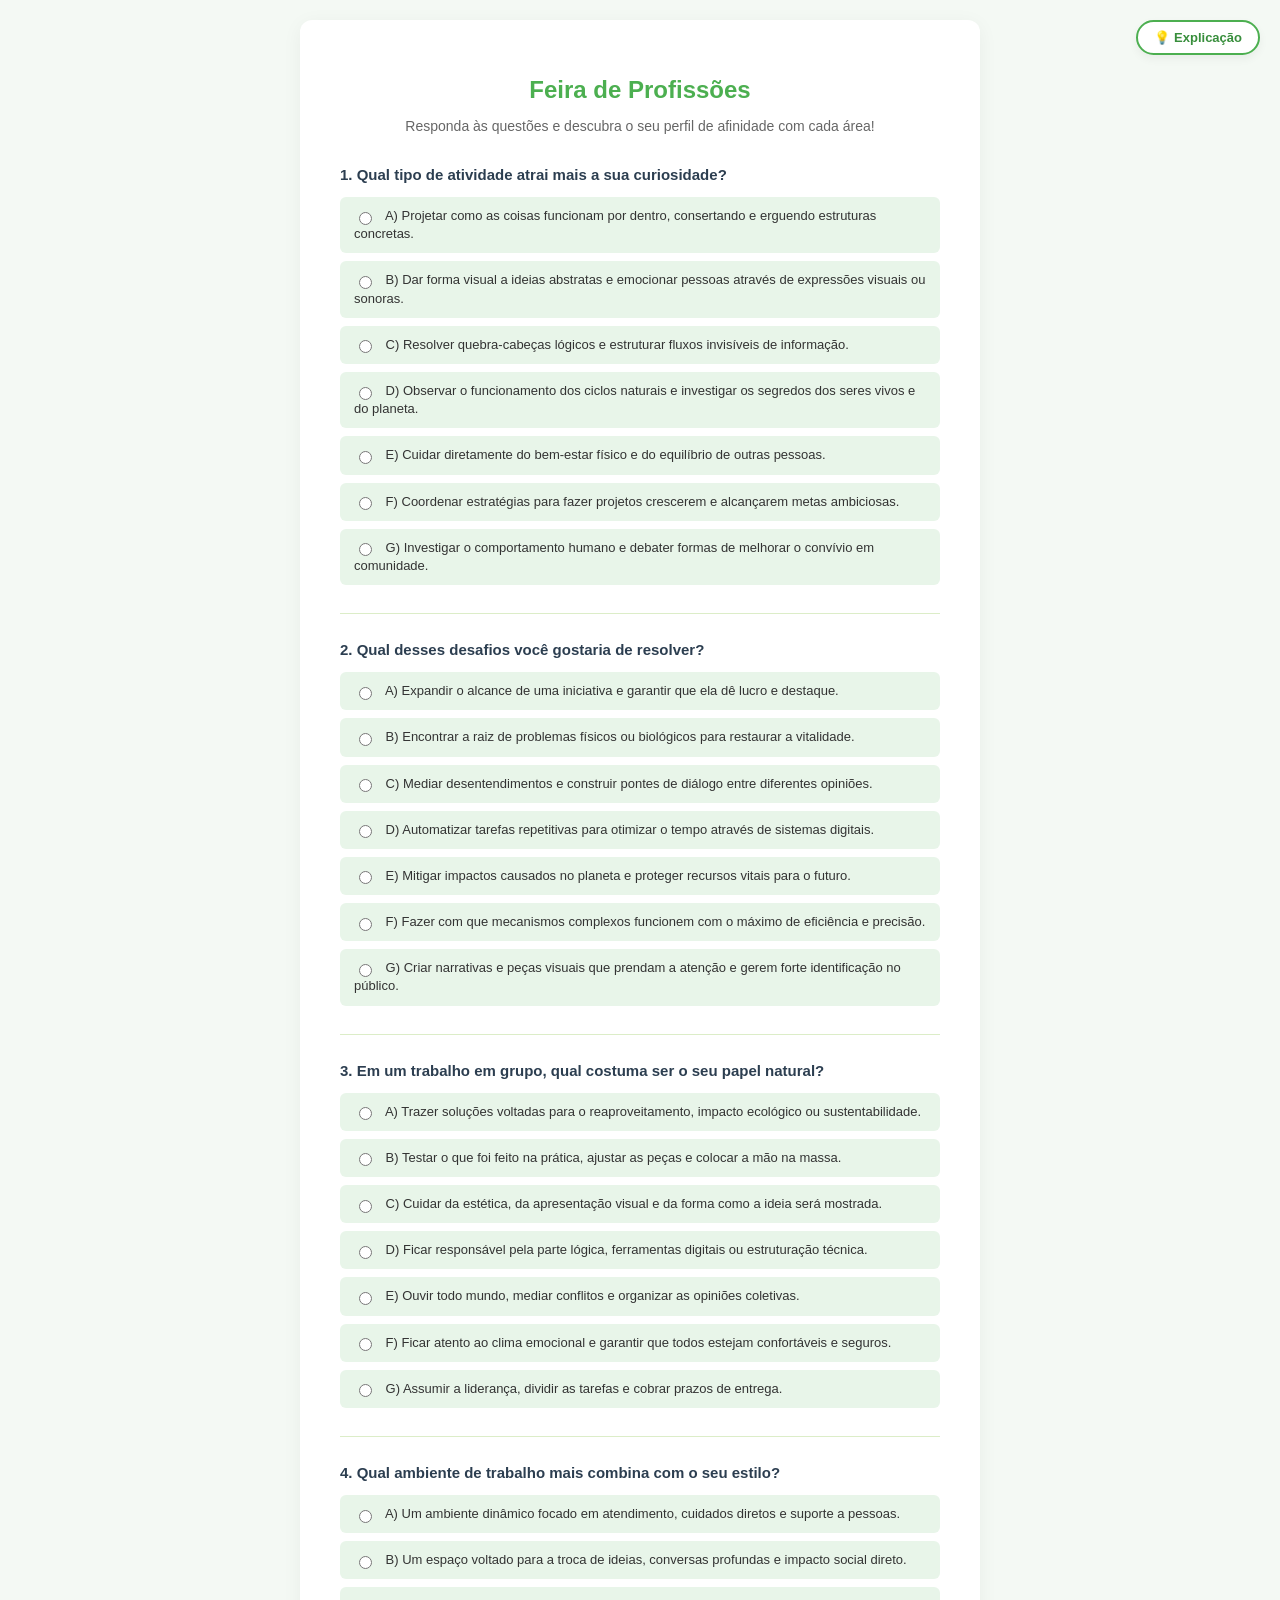
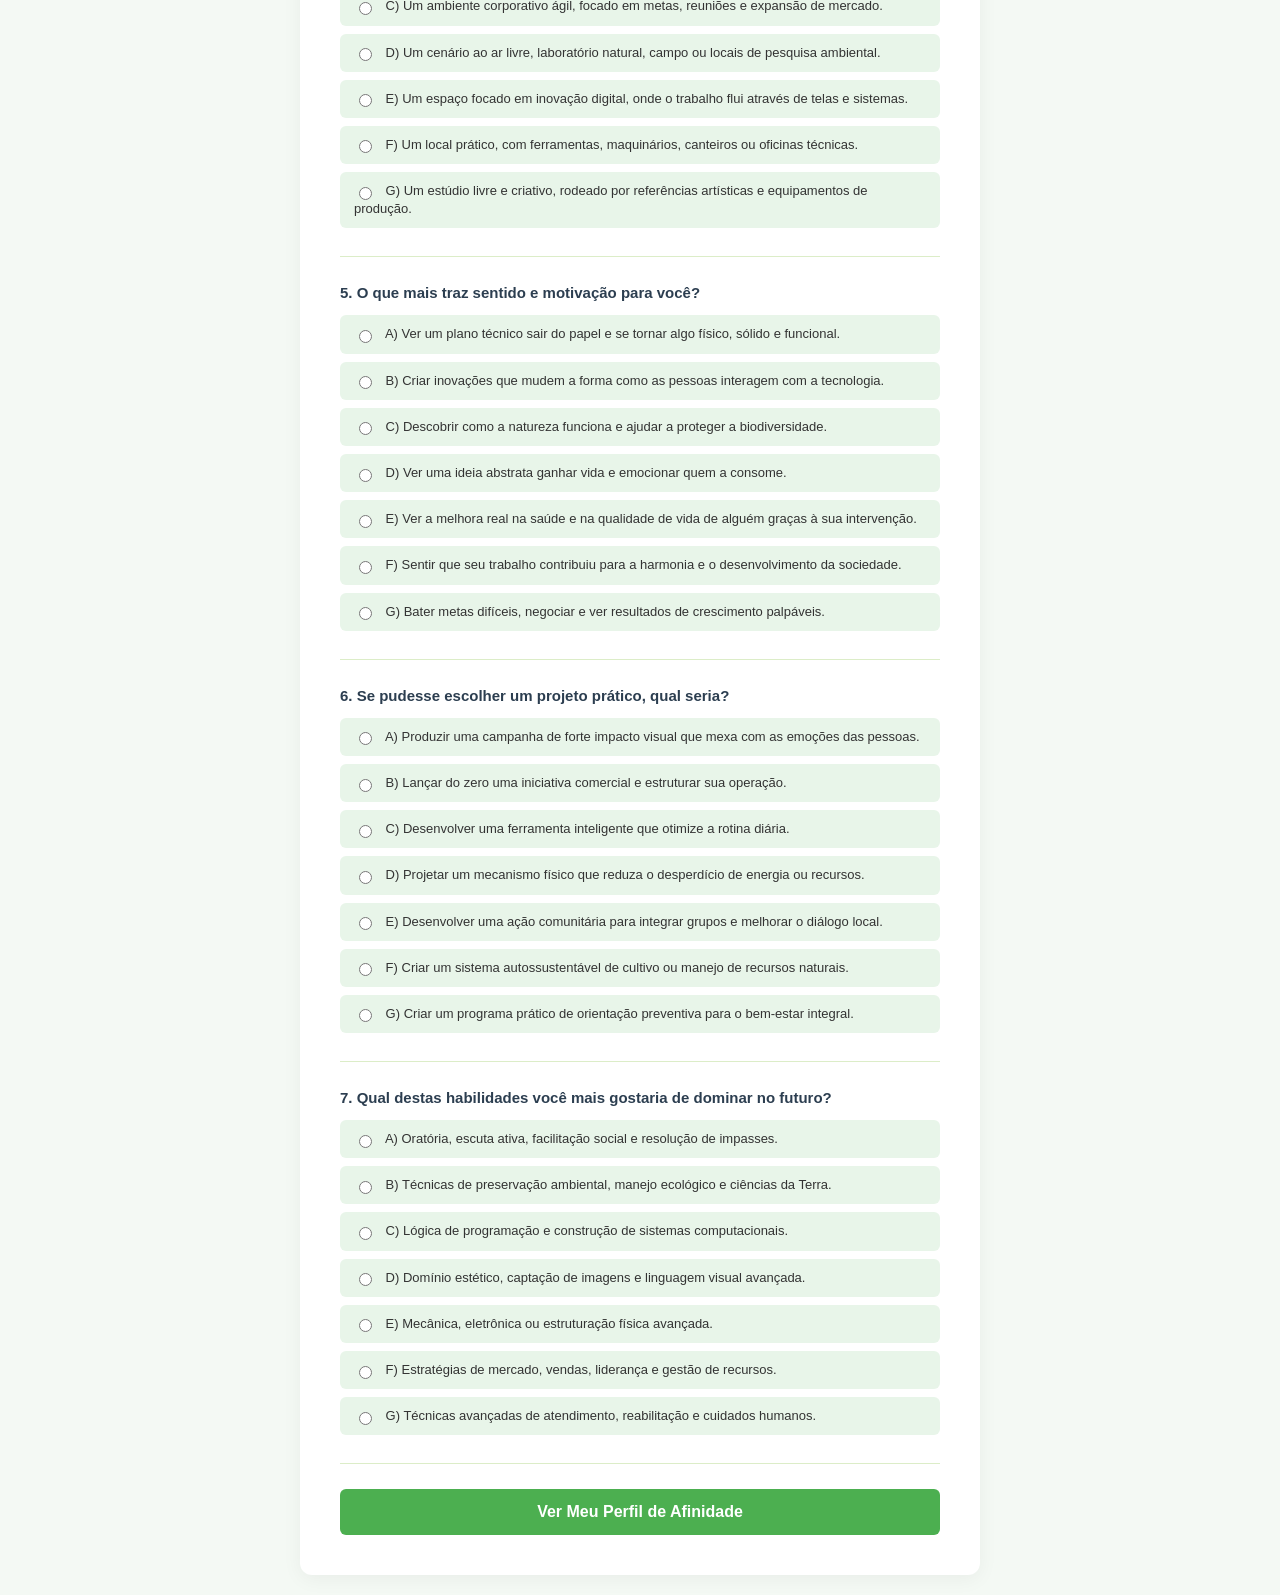
==== index.html @ 1e6ce250 "Add files via upload" ====
<!DOCTYPE html>
<html lang="pt-BR">
<head>
    <meta charset="UTF-8">
    <meta name="viewport" content="width=device-width, initial-scale=1.0">
    <title>Quiz de Profissões - Feira de Profissões</title>
    <link rel="stylesheet" href="Css/style.css">
</head>
<body>

    <!-- Botão de Explicação no Topo Direito -->
    <button id="btnExplicacao" class="btn-explicacao">💡 Explicação</button>

    <div class="container">
        <h1>Feira de Profissões</h1>
        <p class="subtitle">Responda às questões e descubra o seu perfil de afinidade com cada área!</p>

        <!-- Banner de Ajuda do Modo Explicativo -->
        <div id="bannerExplicacao" class="banner-explicacao" style="display: none;">
            🔍 <strong>Modo Explicativo Ativado!</strong> Clique em qualquer pergunta abaixo para ver o código HTML, CSS e JS dela.
        </div>

        <form id="quizForm">
            <!-- Pergunta 1 -->
            <div class="question-block" data-id="q1">
                <h3>1. Qual tipo de atividade atrai mais a sua curiosidade?</h3>
                <label><input type="radio" name="q1" value="C" required> A) Projetar como as coisas funcionam por dentro, consertando e erguendo estruturas concretas.</label>
                <label><input type="radio" name="q1" value="E"> B) Dar forma visual a ideias abstratas e emocionar pessoas através de expressões visuais ou sonoras.</label>
                <label><input type="radio" name="q1" value="A"> C) Resolver quebra-cabeças lógicos e estruturar fluxos invisíveis de informação.</label>
                <label><input type="radio" name="q1" value="G"> D) Observar o funcionamento dos ciclos naturais e investigar os segredos dos seres vivos e do planeta.</label>
                <label><input type="radio" name="q1" value="B"> E) Cuidar diretamente do bem-estar físico e do equilíbrio de outras pessoas.</label>
                <label><input type="radio" name="q1" value="D"> F) Coordenar estratégias para fazer projetos crescerem e alcançarem metas ambiciosas.</label>
                <label><input type="radio" name="q1" value="F"> G) Investigar o comportamento humano e debater formas de melhorar o convívio em comunidade.</label>
            </div>

            <!-- Pergunta 2 -->
            <div class="question-block" data-id="q2">
                <h3>2. Qual desses desafios você gostaria de resolver?</h3>
                <label><input type="radio" name="q2" value="D" required> A) Expandir o alcance de uma iniciativa e garantir que ela dê lucro e destaque.</label>
                <label><input type="radio" name="q2" value="B"> B) Encontrar a raiz de problemas físicos ou biológicos para restaurar a vitalidade.</label>
                <label><input type="radio" name="q2" value="F"> C) Mediar desentendimentos e construir pontes de diálogo entre diferentes opiniões.</label>
                <label><input type="radio" name="q2" value="A"> D) Automatizar tarefas repetitivas para otimizar o tempo através de sistemas digitais.</label>
                <label><input type="radio" name="q2" value="G"> E) Mitigar impactos causados no planeta e proteger recursos vitais para o futuro.</label>
                <label><input type="radio" name="q2" value="C"> F) Fazer com que mecanismos complexos funcionem com o máximo de eficiência e precisão.</label>
                <label><input type="radio" name="q2" value="E"> G) Criar narrativas e peças visuais que prendam a atenção e gerem forte identificação no público.</label>
            </div>

            <!-- Pergunta 3 -->
            <div class="question-block" data-id="q3">
                <h3>3. Em um trabalho em grupo, qual costuma ser o seu papel natural?</h3>
                <label><input type="radio" name="q3" value="G" required> A) Trazer soluções voltadas para o reaproveitamento, impacto ecológico ou sustentabilidade.</label>
                <label><input type="radio" name="q3" value="C"> B) Testar o que foi feito na prática, ajustar as peças e colocar a mão na massa.</label>
                <label><input type="radio" name="q3" value="E"> C) Cuidar da estética, da apresentação visual e da forma como a ideia será mostrada.</label>
                <label><input type="radio" name="q3" value="A"> D) Ficar responsável pela parte lógica, ferramentas digitais ou estruturação técnica.</label>
                <label><input type="radio" name="q3" value="F"> E) Ouvir todo mundo, mediar conflitos e organizar as opiniões coletivas.</label>
                <label><input type="radio" name="q3" value="B"> F) Ficar atento ao clima emocional e garantir que todos estejam confortáveis e seguros.</label>
                <label><input type="radio" name="q3" value="D"> G) Assumir a liderança, dividir as tarefas e cobrar prazos de entrega.</label>
            </div>

            <!-- Pergunta 4 -->
            <div class="question-block" data-id="q4">
                <h3>4. Qual ambiente de trabalho mais combina com o seu estilo?</h3>
                <label><input type="radio" name="q4" value="B" required> A) Um ambiente dinâmico focado em atendimento, cuidados diretos e suporte a pessoas.</label>
                <label><input type="radio" name="q4" value="F"> B) Um espaço voltado para a troca de ideias, conversas profundas e impacto social direto.</label>
                <label><input type="radio" name="q4" value="D"> C) Um ambiente corporativo ágil, focado em metas, reuniões e expansão de mercado.</label>
                <label><input type="radio" name="q4" value="G"> D) Um cenário ao ar livre, laboratório natural, campo ou locais de pesquisa ambiental.</label>
                <label><input type="radio" name="q4" value="A"> E) Um espaço focado em inovação digital, onde o trabalho flui através de telas e sistemas.</label>
                <label><input type="radio" name="q4" value="C"> F) Um local prático, com ferramentas, maquinários, canteiros ou oficinas técnicas.</label>
                <label><input type="radio" name="q4" value="E"> G) Um estúdio livre e criativo, rodeado por referências artísticas e equipamentos de produção.</label>
            </div>

            <!-- Pergunta 5 -->
            <div class="question-block" data-id="q5">
                <h3>5. O que mais traz sentido e motivação para você?</h3>
                <label><input type="radio" name="q5" value="C" required> A) Ver um plano técnico sair do papel e se tornar algo físico, sólido e funcional.</label>
                <label><input type="radio" name="q5" value="A"> B) Criar inovações que mudem a forma como as pessoas interagem com a tecnologia.</label>
                <label><input type="radio" name="q5" value="G"> C) Descobrir como a natureza funciona e ajudar a proteger a biodiversidade.</label>
                <label><input type="radio" name="q5" value="E"> D) Ver uma ideia abstrata ganhar vida e emocionar quem a consome.</label>
                <label><input type="radio" name="q5" value="B"> E) Ver a melhora real na saúde e na qualidade de vida de alguém graças à sua intervenção.</label>
                <label><input type="radio" name="q5" value="F"> F) Sentir que seu trabalho contribuiu para a harmonia e o desenvolvimento da sociedade.</label>
                <label><input type="radio" name="q5" value="D"> G) Bater metas difíceis, negociar e ver resultados de crescimento palpáveis.</label>
            </div>

            <!-- Pergunta 6 -->
            <div class="question-block" data-id="q6">
                <h3>6. Se pudesse escolher um projeto prático, qual seria?</h3>
                <label><input type="radio" name="q6" value="E" required> A) Produzir uma campanha de forte impacto visual que mexa com as emoções das pessoas.</label>
                <label><input type="radio" name="q6" value="D"> B) Lançar do zero uma iniciativa comercial e estruturar sua operação.</label>
                <label><input type="radio" name="q6" value="A"> C) Desenvolver uma ferramenta inteligente que otimize a rotina diária.</label>
                <label><input type="radio" name="q6" value="C"> D) Projetar um mecanismo físico que reduza o desperdício de energia ou recursos.</label>
                <label><input type="radio" name="q6" value="F"> E) Desenvolver uma ação comunitária para integrar grupos e melhorar o diálogo local.</label>
                <label><input type="radio" name="q6" value="G"> F) Criar um sistema autossustentável de cultivo ou manejo de recursos naturais.</label>
                <label><input type="radio" name="q6" value="B"> G) Criar um programa prático de orientação preventiva para o bem-estar integral.</label>
            </div>

            <!-- Pergunta 7 -->
            <div class="question-block" data-id="q7">
                <h3>7. Qual destas habilidades você mais gostaria de dominar no futuro?</h3>
                <label><input type="radio" name="q7" value="F" required> A) Oratória, escuta ativa, facilitação social e resolução de impasses.</label>
                <label><input type="radio" name="q7" value="G"> B) Técnicas de preservação ambiental, manejo ecológico e ciências da Terra.</label>
                <label><input type="radio" name="q7" value="A"> C) Lógica de programação e construção de sistemas computacionais.</label>
                <label><input type="radio" name="q7" value="E"> D) Domínio estético, captação de imagens e linguagem visual avançada.</label>
                <label><input type="radio" name="q7" value="C"> E) Mecânica, eletrônica ou estruturação física avançada.</label>
                <label><input type="radio" name="q7" value="F"> F) Estratégias de mercado, vendas, liderança e gestão de recursos.</label>
                <label><input type="radio" name="q7" value="B"> G) Técnicas avançadas de atendimento, reabilitação e cuidados humanos.</label>
            </div>

            <button type="submit">Ver Meu Perfil de Afinidade</button>
        </form>

        <!-- Área onde o resultado será mostrado -->
        <div id="result">
            <h2>Seu Perfil de Afinidade por Área</h2>
            <p class="result-subtitle">Veja a porcentagem de compatibilidade com cada ramo profissional:</p>
            <div id="rankingList"></div>
        </div>
    </div>

    <!-- Janela Modal do Modo Explicativo com Abas (HTML, CSS, JS) -->
    <div id="modalExplicacao" class="modal">
        <div class="modal-content">
            <span id="fecharModal" class="close-btn">&times;</span>
            <h3 id="modalTitulo">Título da Seção</h3>

            <!-- Botões de Abas -->
            <div class="modal-tabs">
                <button class="tab-btn active" data-tab="html">📄 HTML</button>
                <button class="tab-btn" data-tab="css">🎨 CSS</button>
                <button class="tab-btn" data-tab="js">⚙️ JavaScript</button>
            </div>

            <!-- Conteúdo da Aba HTML -->
            <div id="conteudo-html" class="tab-content active">
                <div class="code-box"><pre><code id="modalCodigoHtml"></code></pre></div>
                <div id="modalDescricaoHtml" class="explanation-text"></div>
            </div>

            <!-- Conteúdo da Aba CSS -->
            <div id="conteudo-css" class="tab-content">
                <div class="code-box"><pre><code id="modalCodigoCss"></code></pre></div>
                <div id="modalDescricaoCss" class="explanation-text"></div>
            </div>

            <!-- Conteúdo da Aba JS -->
            <div id="conteudo-js" class="tab-content">
                <div class="code-box"><pre><code id="modalCodigoJs"></code></pre></div>
                <div id="modalDescricaoJs" class="explanation-text"></div>
            </div>
        </div>
    </div>

    <script src="Js/funcoes.js"></script>
</body>
</html>
---- Css/style.css ----
/* === ESTILOS CSS (Minimalista, Verde Claro e Branco) === */
:root {
    --bg-color: #f4f9f4;
    --card-bg: #ffffff;
    --primary-color: #4caf50;
    --primary-light: #e8f5e9;
    --primary-hover: #388e3c;
    --text-color: #333333;
    --border-color: #dcedc8;
}

body {
    font-family: 'Segoe UI', Tahoma, Geneva, Verdana, sans-serif;
    background-color: var(--bg-color);
    color: var(--text-color);
    margin: 0;
    padding: 20px;
    display: flex;
    justify-content: center;
    align-items: center;
    min-height: 100vh;
    box-sizing: border-box;
}

*, *:before, *:after {
    box-sizing: inherit;
}

.container {
    background-color: var(--card-bg);
    padding: 40px;
    border-radius: 12px;
    box-shadow: 0 4px 20px rgba(0, 0, 0, 0.05);
    max-width: 650px;
    width: 100%;
    transition: all 0.3s ease;
}

h1 {
    text-align: center;
    color: var(--primary-color);
    margin-bottom: 8px;
    font-size: 24px;
}

p.subtitle {
    text-align: center;
    color: #666;
    margin-bottom: 30px;
    font-size: 14px;
}

.question-block {
    margin-bottom: 25px;
    padding-bottom: 20px;
    border-bottom: 1px solid var(--border-color);
    transition: all 0.2s ease;
}

.question-block:last-child {
    border-bottom: none;
}

h3 {
    font-size: 15px;
    margin-bottom: 12px;
    color: #2c3e50;
    line-height: 1.4;
}

label {
    display: block;
    padding: 10px 14px;
    margin-bottom: 8px;
    border-radius: 6px;
    background-color: var(--primary-light);
    cursor: pointer;
    transition: background 0.2s;
    font-size: 13px;
    line-height: 1.4;
}

label:hover {
    background-color: #c8e6c9;
}

input[type="radio"] {
    margin-right: 10px;
    vertical-align: middle;
}

button[type="submit"] {
    display: block;
    width: 100%;
    padding: 14px;
    background-color: var(--primary-color);
    color: white;
    border: none;
    border-radius: 6px;
    font-size: 16px;
    cursor: pointer;
    font-weight: bold;
    transition: background 0.2s;
    margin-top: 20px;
}

button[type="submit"]:hover {
    background-color: var(--primary-hover);
}

/* Área de resultados e ranking */
#result {
    margin-top: 30px;
    padding: 20px;
    background-color: var(--primary-light);
    border-radius: 8px;
    display: none;
}

#result h2 {
    color: var(--primary-color);
    margin-top: 0;
    font-size: 20px;
    text-align: center;
}

.result-subtitle {
    text-align: center;
    font-size: 14px;
    color: #555;
    margin-bottom: 20px;
}

.ranking-item {
    background-color: white;
    margin-bottom: 10px;
    padding: 12px 15px;
    border-radius: 8px;
    display: flex;
    justify-content: space-between;
    align-items: center;
    box-shadow: 0 2px 5px rgba(0,0,0,0.03);
    font-size: 14px;
}

.ranking-name {
    font-weight: 600;
    color: #2c3e50;
}

.ranking-percentage {
    color: var(--primary-color);
    font-weight: bold;
}

/* === ESTILOS DO MODO EXPLICATIVO === */

.btn-explicacao {
    position: fixed;
    top: 20px;
    right: 20px;
    background-color: #ffffff;
    color: var(--primary-hover);
    border: 2px solid var(--primary-color);
    padding: 8px 16px;
    border-radius: 20px;
    cursor: pointer;
    font-weight: bold;
    font-size: 13px;
    z-index: 1000;
    box-shadow: 0 4px 10px rgba(0,0,0,0.05);
    transition: all 0.2s;
}

.btn-explicacao:hover {
    background-color: var(--primary-light);
}

.btn-explicacao.ativo {
    background-color: var(--primary-color);
    color: white;
}

.banner-explicacao {
    background-color: #e8f5e9;
    border: 1px dashed var(--primary-color);
    padding: 12px 15px;
    border-radius: 8px;
    font-size: 13px;
    color: #2e7d32;
    margin-bottom: 25px;
    text-align: center;
}

body.modo-explicacao .question-block {
    cursor: pointer;
    border: 2px dashed #81c784;
    padding: 12px;
    border-radius: 8px;
    background-color: #fafafa;
}

body.modo-explicacao .question-block:hover {
    background-color: #f1f8f1;
    transform: scale(1.01);
}

/* Modal e Abas */
.modal {
    display: none;
    position: fixed;
    z-index: 2000;
    left: 0;
    top: 0;
    width: 100%;
    height: 100%;
    background-color: rgba(0, 0, 0, 0.6);
    backdrop-filter: blur(2px);
    justify-content: center;
    align-items: center;
    padding: 15px;
}

.modal-content {
    background-color: #ffffff;
    padding: 30px;
    border-radius: 12px;
    max-width: 650px;
    width: 100%;
    max-height: 85vh;
    overflow-y: auto;
    box-shadow: 0 10px 30px rgba(0, 0, 0, 0.2);
    position: relative;
    animation: zoomModal 0.25s cubic-bezier(0.175, 0.885, 0.32, 1.275);
}

@keyframes zoomModal {
    from { transform: scale(0.85); opacity: 0; }
    to { transform: scale(1); opacity: 1; }
}

.close-btn {
    position: absolute;
    top: 15px;
    right: 20px;
    font-size: 24px;
    font-weight: bold;
    cursor: pointer;
    color: #888;
}

.close-btn:hover {
    color: #333;
}

#modalTitulo {
    color: var(--primary-hover);
    margin-top: 0;
    font-size: 18px;
    margin-bottom: 15px;
}

.modal-tabs {
    display: flex;
    gap: 6px;
    margin-bottom: 15px;
    border-bottom: 2px solid #eee;
    padding-bottom: 10px;
    flex-wrap: wrap;
}

.tab-btn {
    background-color: #f1f1f1;
    border: none;
    padding: 7px 12px;
    border-radius: 6px;
    cursor: pointer;
    font-weight: 600;
    font-size: 12px;
    color: #555;
    transition: all 0.2s;
}

.tab-btn:hover {
    background-color: #e2e2e2;
}

.tab-btn.active {
    background-color: var(--primary-color);
    color: white;
}

.tab-content {
    display: none;
}

.tab-content.active {
    display: block;
}

.code-box {
    background-color: #f8f9fa;
    border: 1px solid #e9ecef;
    border-left: 4px solid var(--primary-color);
    padding: 12px;
    border-radius: 6px;
    font-family: monospace;
    font-size: 12px;
    overflow-x: auto;
    margin: 10px 0;
    white-space: pre-wrap;
    color: #333;
}

.explanation-text p {
    margin-bottom: 10px;
    font-size: 13px;
    line-height: 1.6;
    color: #444;
}

.explanation-text strong {
    color: var(--primary-hover);
}


/* ========================================================================== */
/* === ROBUSTA RESPONSIVIDADE (6 BREAKPOINTS / TIPOS DE TELAS MAIS USADOS) === */
/* ========================================================================== */

/* 1. Telas Muito Pequenas / Smartwatches / Celulares Compactos (Até 360px) */
@media screen and (max-width: 360px) {
    body {
        padding: 5px;
    }
    .container {
        padding: 15px 10px;
        border-radius: 8px;
    }
    h1 {
        font-size: 18px;
    }
    p.subtitle {
        font-size: 12px;
        margin-bottom: 20px;
    }
    h3 {
        font-size: 13px;
    }
    label {
        font-size: 11px;
        padding: 8px;
    }
    .btn-explicacao {
        top: 8px;
        right: 8px;
        padding: 5px 10px;
        font-size: 10px;
    }
    .modal-content {
        padding: 15px;
    }
}

/* 2. Smartphones Comuns / Celulares Padrão (361px até 480px) */
@media screen and (min-width: 361px) and (max-width: 480px) {
    body {
        padding: 10px;
    }
    .container {
        padding: 20px 15px;
    }
    h1 {
        font-size: 20px;
    }
    p.subtitle {
        font-size: 13px;
    }
    label {
        font-size: 12px;
        padding: 9px 11px;
    }
    .btn-explicacao {
        top: 10px;
        right: 10px;
        padding: 6px 12px;
        font-size: 11px;
    }
}

/* 3. Phablets / Smartphones Grandes e Tablets Pequenos (481px até 768px) */
@media screen and (min-width: 481px) and (max-width: 768px) {
    body {
        padding: 15px;
    }
    .container {
        padding: 30px 20px;
    }
    h1 {
        font-size: 22px;
    }
    label {
        font-size: 12.5px;
    }
    .btn-explicacao {
        top: 15px;
        right: 15px;
        padding: 7px 14px;
        font-size: 12px;
    }
}

/* 4. Tablets Padrão / iPads em Modo Retrato (769px até 1024px) */
@media screen and (min-width: 769px) and (max-width: 1024px) {
    .container {
        max-width: 720px;
        padding: 35px;
    }
}

/* 5. Laptops / Desktops Padrão (1025px até 1440px) */
@media screen and (min-width: 1025px) and (max-width: 1440px) {
    .container {
        max-width: 680px;
    }
}

/* 6. Monitores Grandes / Desktops Full HD e Ultrawide (Acima de 1441px) */
@media screen and (min-width: 1441px) {
    .container {
        max-width: 750px;
        padding: 50px;
    }
    h1 {
        font-size: 28px;
    }
    p.subtitle {
        font-size: 15px;
    }
    h3 {
        font-size: 16px;
    }
    label {
        font-size: 14px;
        padding: 12px 16px;
    }
}
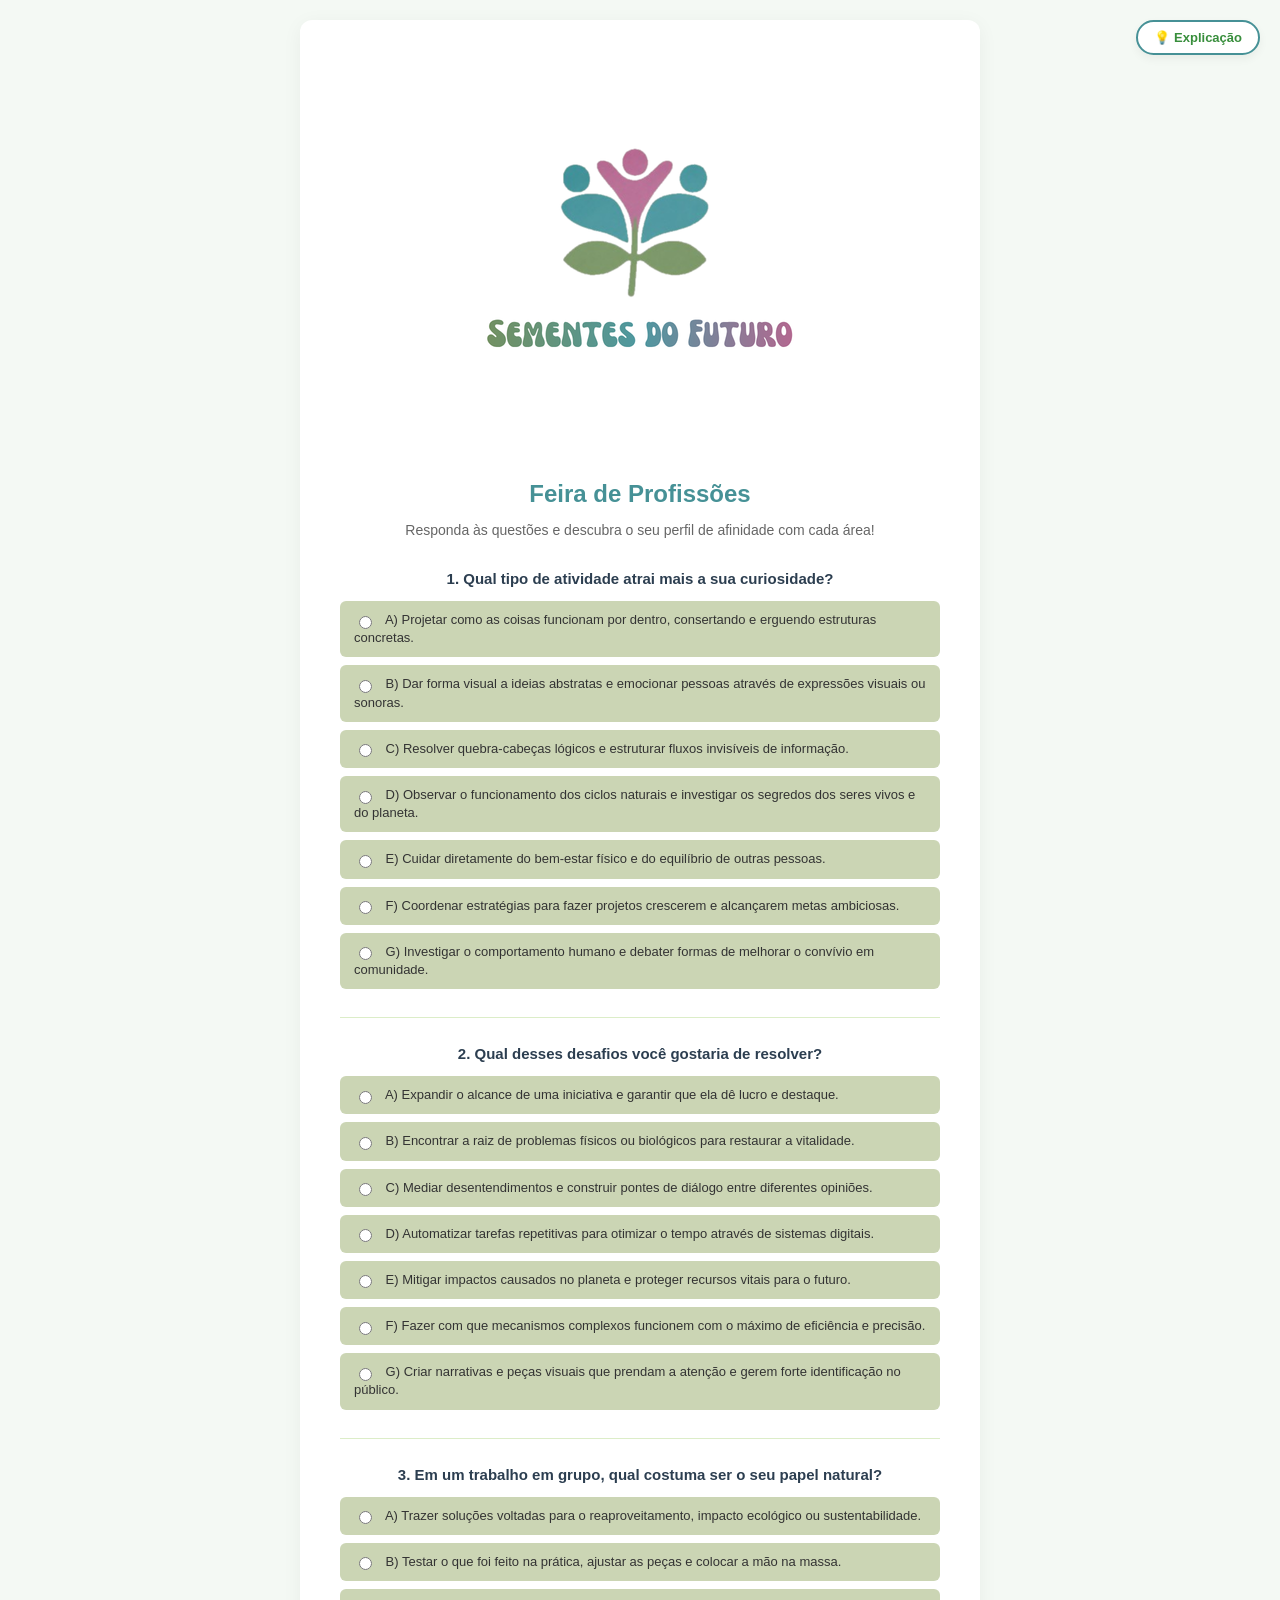
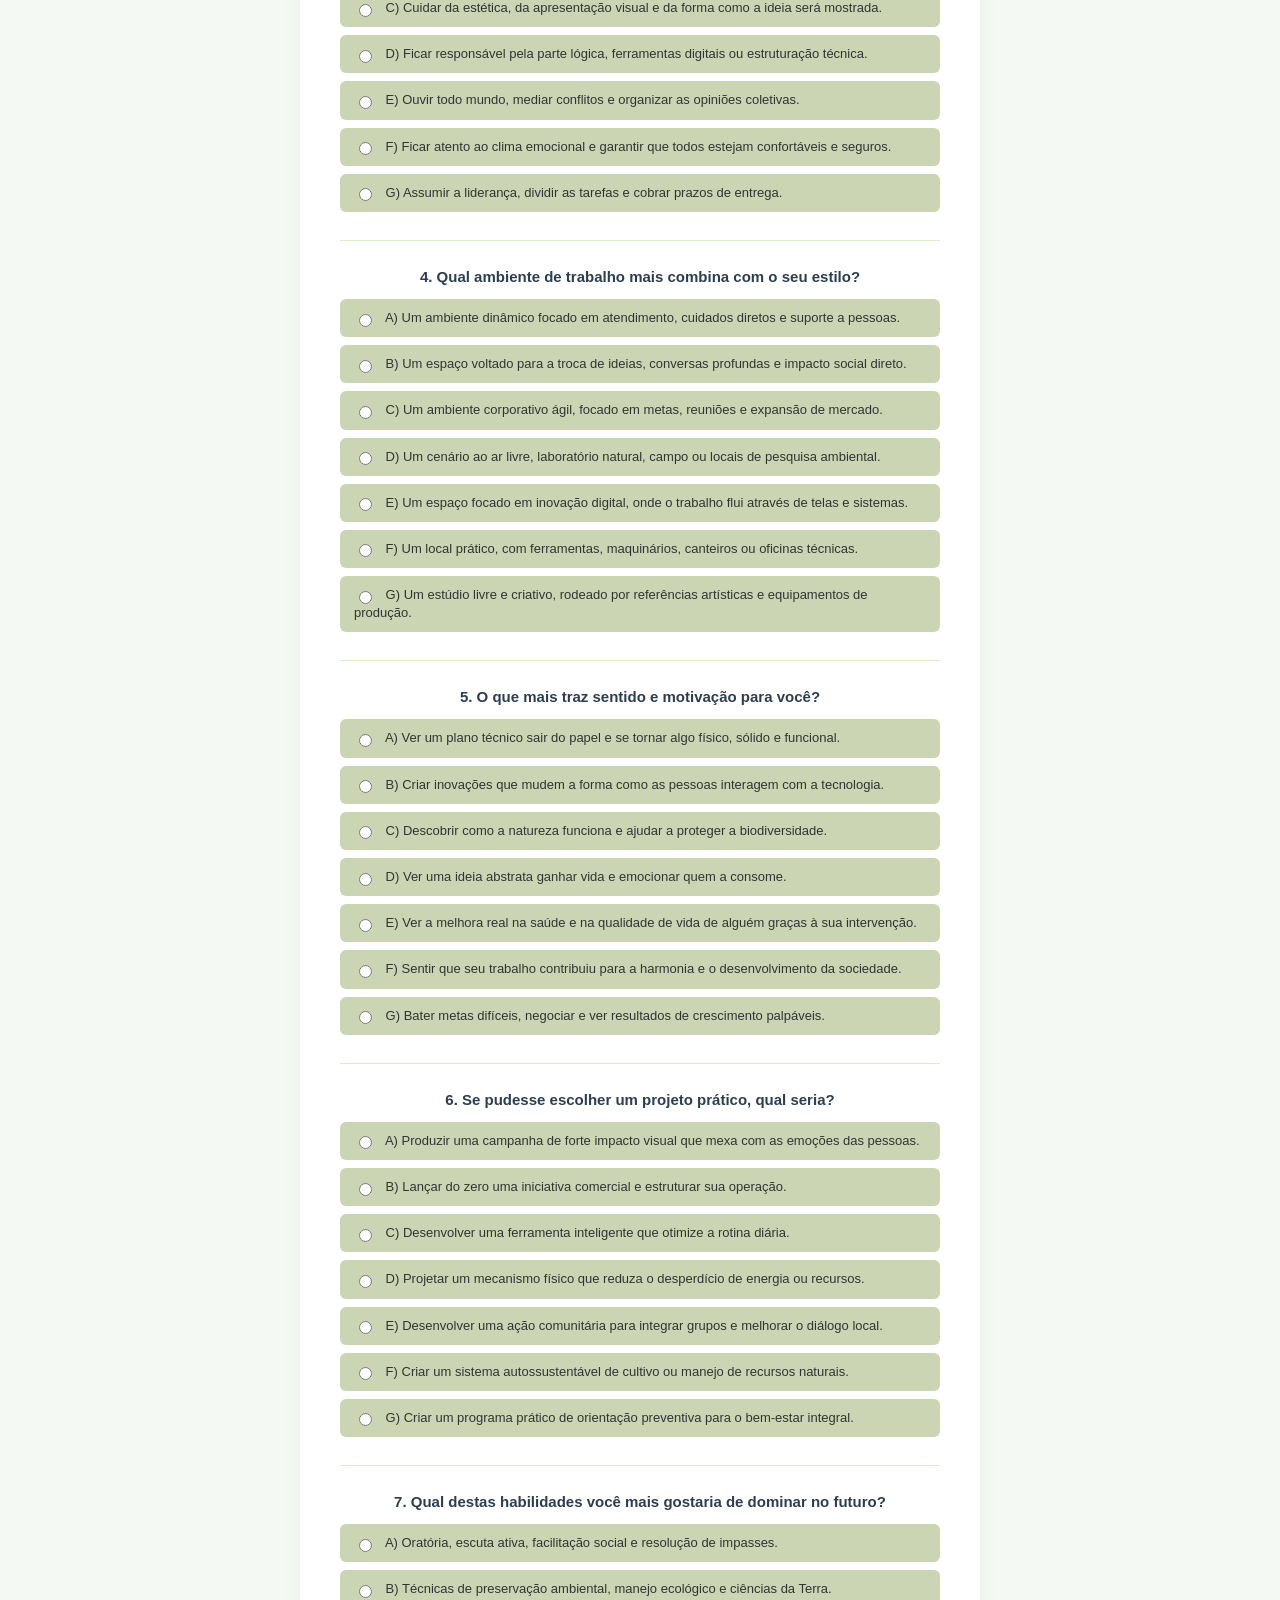
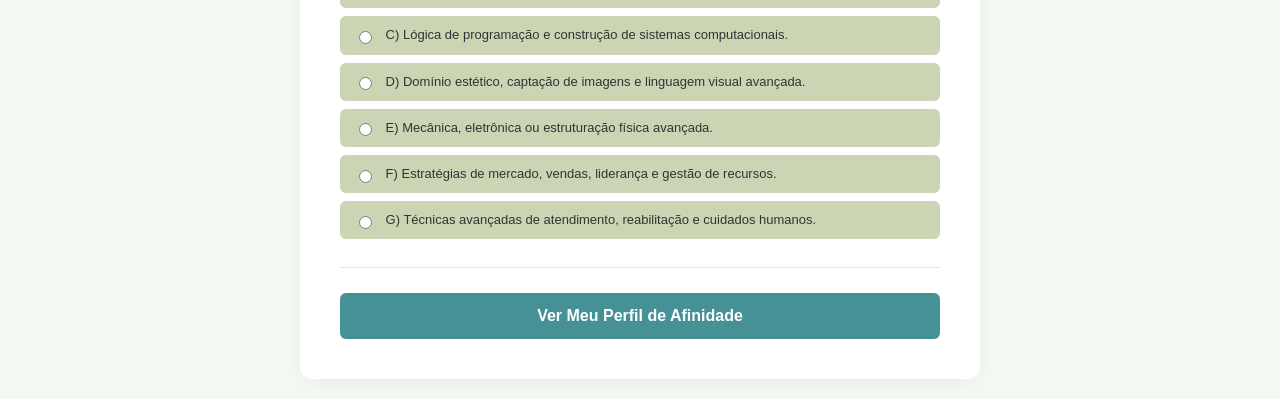
==== commit 9aa7b003: "Fix HTML structure and add logo image" ====
--- a/index.html
+++ b/index.html
@@ -10,8 +10,10 @@
 
     <!-- Botão de Explicação no Topo Direito -->
     <button id="btnExplicacao" class="btn-explicacao">💡 Explicação</button>
+    <div class="img">
 
     <div class="container">
+    <img src="Img/LogoSmf.png" alt="Logo">
         <h1>Feira de Profissões</h1>
         <p class="subtitle">Responda às questões e descubra o seu perfil de afinidade com cada área!</p>
 
@@ -148,7 +150,7 @@
             </div>
         </div>
     </div>
-
+</div>
     <script src="Js/funcoes.js"></script>
 </body>
-</html>+</html>
--- a/Css/style.css
+++ b/Css/style.css
@@ -2,13 +2,15 @@
 :root {
     --bg-color: #f4f9f4;
     --card-bg: #ffffff;
-    --primary-color: #4caf50;
-    --primary-light: #e8f5e9;
+    --primary-color: #469196;
+    --primary-light: #cbd5b4;
     --primary-hover: #388e3c;
     --text-color: #333333;
     --border-color: #dcedc8;
 }
-
+.img{
+text-align: center;
+}
 body {
     font-family: 'Segoe UI', Tahoma, Geneva, Verdana, sans-serif;
     background-color: var(--bg-color);
@@ -41,6 +43,7 @@
     color: var(--primary-color);
     margin-bottom: 8px;
     font-size: 24px;
+    font-family: hammersmith one, sans-serif;
 }
 
 p.subtitle {
@@ -78,6 +81,7 @@
     transition: background 0.2s;
     font-size: 13px;
     line-height: 1.4;
+        text-align: start;
 }
 
 label:hover {
@@ -444,4 +448,4 @@
         font-size: 14px;
         padding: 12px 16px;
     }
-}+}
